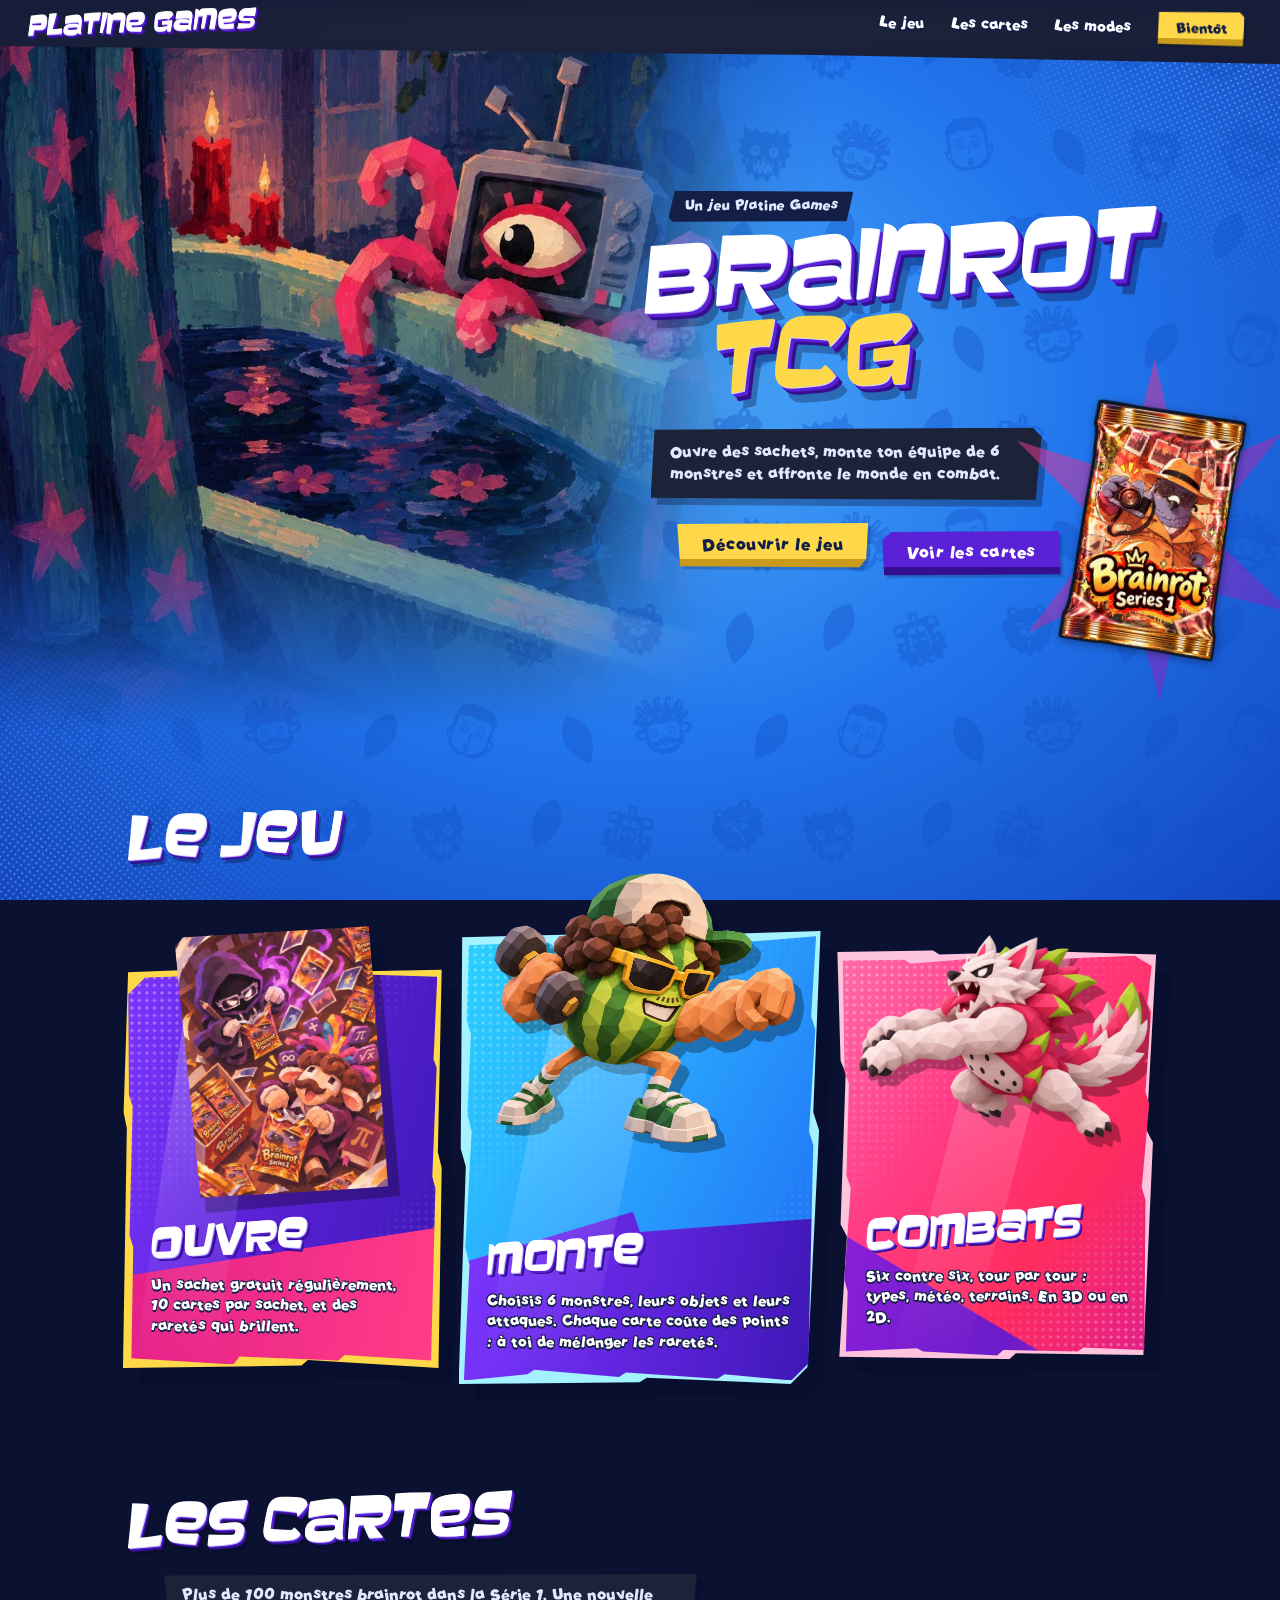
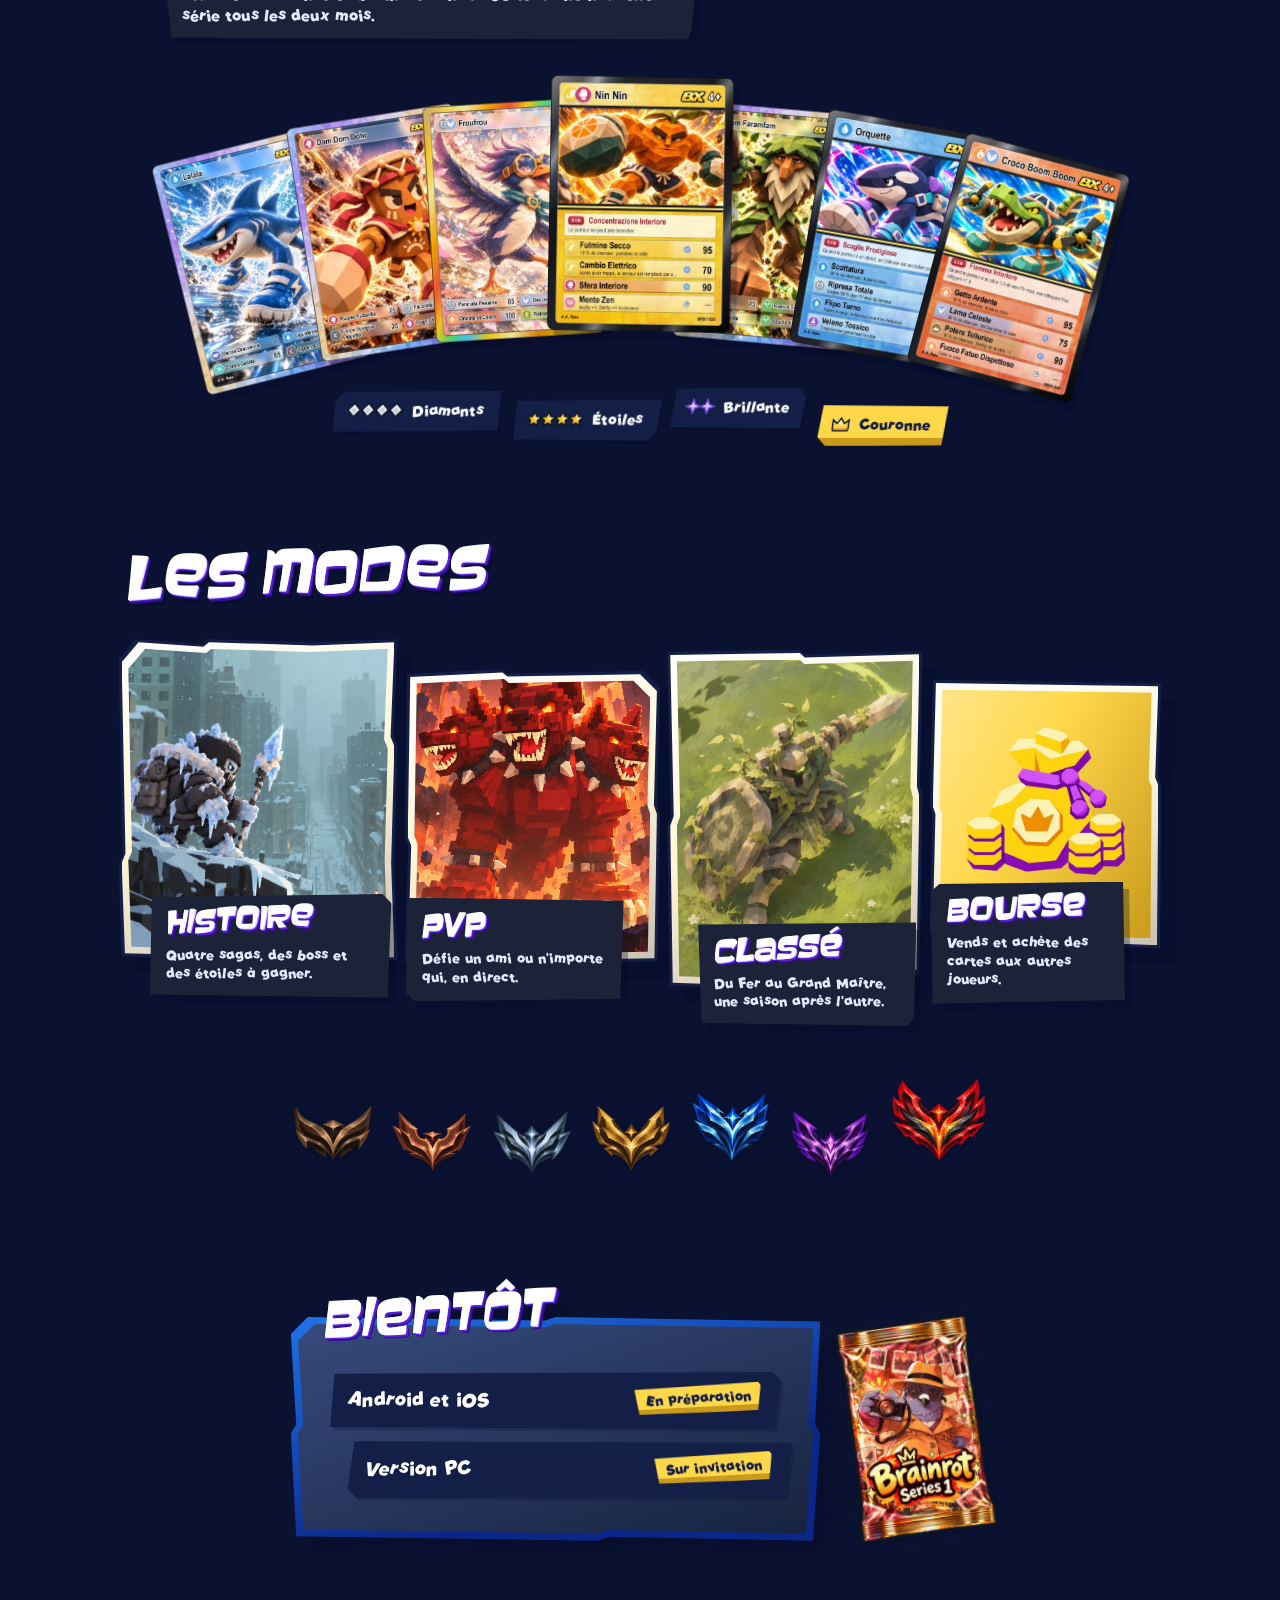
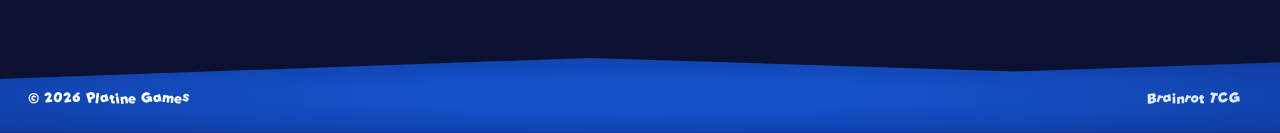
==== index.html @ 6f6c8edc "Page d'accueil de platinegames.com aux couleurs de Brainrot TCG Co-Authored-By: Claude Opus 5.5 <nor" ====
<!doctype html>
<html lang="fr">
<head>
  <meta charset="utf-8">
  <meta name="viewport" content="width=device-width, initial-scale=1, viewport-fit=cover">
  <title>Brainrot TCG · Platine Games</title>
  <meta name="description" content="Brainrot TCG, le jeu de cartes de monstres brainrot de Platine Games : ouvre des sachets, monte ton équipe de 6 et affronte le monde en combat.">
  <meta property="og:title" content="Brainrot TCG · Platine Games">
  <meta property="og:description" content="Ouvre des sachets, monte ton équipe de 6 et affronte le monde en combat.">
  <meta property="og:image" content="https://platinegames.com/assets/og.jpg">
  <meta property="og:type" content="website">
  <meta name="theme-color" content="#1c2238">
  <link rel="icon" href="favicon.png">
  <link rel="preload" href="fonts/Baveuse.otf" as="font" type="font/otf" crossorigin>
  <link rel="stylesheet" href="style.css">
</head>
<body>
  <div class="bg" aria-hidden="true"><div class="bg__pattern"></div></div>

  <header class="top">
    <a class="top__logo" href="#">Platine Games</a>
    <nav class="top__nav" aria-label="Menu">
      <a href="#jeu">Le jeu</a>
      <a href="#cartes">Les cartes</a>
      <a href="#modes">Les modes</a>
      <a class="top__cta ds-block cut-hd" href="#bientot">Bientôt</a>
    </nav>
  </header>

  <main>
    <!-- Accueil : la vidéo à gauche qui s'efface par facettes, le titre à droite -->
    <section class="hero">
      <div class="hero__art" aria-hidden="true">
        <video class="hero__video" src="assets/home-video.mp4" poster="assets/home-illustration.webp" autoplay muted loop playsinline></video>
      </div>
      <div class="hero__text">
        <p class="hero__kicker ds-block cut-bg">Un jeu Platine Games</p>
        <h1 class="hero__title"><span>Brainrot</span><span>TCG</span></h1>
        <p class="hero__lead ds-block cut-hd">Ouvre des sachets, monte ton équipe de 6 monstres et affronte le monde en combat.</p>
        <div class="hero__btns">
          <a class="ds-btn ds-btn--main ds-block cut-bd" href="#jeu">Découvrir le jeu</a>
          <a class="ds-btn ds-btn--alt ds-block cut-hg" href="#cartes">Voir les cartes</a>
        </div>
      </div>
      <div class="hero__pack" aria-hidden="true">
        <span class="hero__halo"></span>
        <img src="assets/sachet-serie-1.webp" alt="">
      </div>
    </section>

    <!-- Le jeu : trois panneaux, jamais alignés -->
    <section class="sec" id="jeu">
      <h2 class="sec__title">Le jeu</h2>
      <div class="feats">
        <article class="feat feat--sachet">
          <div class="feat__bg"><img class="feat__shadow" src="assets/sachets-illustration.webp" alt=""><span class="feat__band"></span></div>
          <img class="feat__art feat__art--photo" src="assets/sachets-illustration.webp" alt="Un sachet de la Série 1 qui s'ouvre">
          <h3 class="feat__label">Ouvre</h3>
          <p class="feat__text ds-outline">Un sachet gratuit régulièrement, 10 cartes par sachet, et des raretés qui brillent.</p>
        </article>
        <article class="feat feat--equipe">
          <div class="feat__bg"><img class="feat__shadow" src="assets/hero-pvp.webp" alt=""><span class="feat__band"></span></div>
          <img class="feat__art" src="assets/hero-pvp.webp" alt="Un monstre pastèque en lunettes de soleil">
          <h3 class="feat__label">Monte</h3>
          <p class="feat__text ds-outline">Choisis 6 monstres, leurs objets et leurs attaques. Chaque carte coûte des points : à toi de mélanger les raretés.</p>
        </article>
        <article class="feat feat--combat">
          <div class="feat__bg"><img class="feat__shadow" src="assets/hero-pve.webp" alt=""><span class="feat__band"></span></div>
          <img class="feat__art" src="assets/hero-pve.webp" alt="Un loup fruit du dragon qui bondit">
          <h3 class="feat__label">Combats</h3>
          <p class="feat__text ds-outline">Six contre six, tour par tour : types, météo, terrains. En 3D ou en 2D.</p>
        </article>
      </div>
    </section>

    <!-- Les cartes : un éventail, puis les raretés -->
    <section class="sec" id="cartes">
      <h2 class="sec__title">Les cartes</h2>
      <p class="sec__lead ds-block cut-bd">Plus de 100 monstres brainrot dans la Série 1. Une nouvelle série tous les deux mois.</p>
      <div class="fan">
        <img src="assets/cards/BRS1-022.webp" alt="Carte Lalala" loading="lazy">
        <img src="assets/cards/BRS1-032.webp" alt="Carte Dom Dom Dohr" loading="lazy">
        <img src="assets/cards/BRS1-048.webp" alt="Carte Froufrou" loading="lazy">
        <img src="assets/cards/BRS1-035.webp" alt="Carte Nin Nin" loading="lazy">
        <img src="assets/cards/BRS1-026.webp" alt="Carte Vroum Faramfam" loading="lazy">
        <img src="assets/cards/BRS1-051.webp" alt="Carte Orquette" loading="lazy">
        <img src="assets/cards/BRS1-040.webp" alt="Carte Croco Boom Boom" loading="lazy">
      </div>
      <ul class="rarities">
        <li class="ds-block cut-hg"><span class="ds-rarity ds-rarity--diamond"><i></i><i></i><i></i><i></i></span>Diamants</li>
        <li class="ds-block cut-bd"><span class="ds-rarity ds-rarity--star"><i></i><i></i><i></i><i></i></span>Étoiles</li>
        <li class="ds-block cut-hd"><span class="ds-rarity ds-rarity--shining"><i></i><i></i></span>Brillante</li>
        <li class="ds-block cut-bg rarities__top"><span class="ds-rarity ds-rarity--crown"><i></i></span>Couronne</li>
      </ul>
    </section>

    <!-- Les modes : quatre images aux bords hachés, hauteurs et hauts différents -->
    <section class="sec" id="modes">
      <h2 class="sec__title">Les modes</h2>
      <div class="modes">
        <article class="mode mode--saga">
          <div class="mode__frame"><img src="assets/saga-illustration.webp" alt="" loading="lazy"></div>
          <div class="mode__plate ds-block cut-hd"><h3>Histoire</h3><p>Quatre sagas, des boss et des étoiles à gagner.</p></div>
        </article>
        <article class="mode mode--pvp">
          <div class="mode__frame"><img src="assets/pvp-illustration.webp" alt="" loading="lazy"></div>
          <div class="mode__plate ds-block cut-bg"><h3>PvP</h3><p>Défie un ami ou n'importe qui, en direct.</p></div>
        </article>
        <article class="mode mode--classe">
          <div class="mode__frame"><img src="assets/ranked-illustration.webp" alt="" loading="lazy"></div>
          <div class="mode__plate ds-block cut-bd"><h3>Classé</h3><p>Du Fer au Grand Maître, une saison après l'autre.</p></div>
        </article>
        <article class="mode mode--bourse">
          <div class="mode__frame"><img src="assets/nav-purse.webp" alt="" loading="lazy"></div>
          <div class="mode__plate ds-block cut-hg"><h3>Bourse</h3><p>Vends et achète des cartes aux autres joueurs.</p></div>
        </article>
      </div>
      <div class="ranks" aria-label="Les 7 rangs du classé">
        <img src="assets/ranks/rang-fer.webp" alt="Fer" loading="lazy">
        <img src="assets/ranks/rang-bronze.webp" alt="Bronze" loading="lazy">
        <img src="assets/ranks/rang-argent.webp" alt="Argent" loading="lazy">
        <img src="assets/ranks/rang-or.webp" alt="Or" loading="lazy">
        <img src="assets/ranks/rang-diamant.webp" alt="Diamant" loading="lazy">
        <img src="assets/ranks/rang-maitre.webp" alt="Maître" loading="lazy">
        <img src="assets/ranks/rang-grand-maitre.webp" alt="Grand Maître" loading="lazy">
      </div>
    </section>

    <!-- Bientôt -->
    <section class="sec" id="bientot">
      <div class="soon">
        <div class="soon__panel">
          <h2 class="soon__title">Bientôt</h2>
          <ul class="soon__list">
            <li class="ds-block cut-hd"><b>Android et iOS</b><span>En préparation</span></li>
            <li class="ds-block cut-bg"><b>Version PC</b><span>Sur invitation</span></li>
          </ul>
        </div>
        <img class="soon__pack" src="assets/sachet-serie-1.webp" alt="" loading="lazy">
      </div>
    </section>
  </main>

  <footer class="foot">
    <span>© 2026 Platine Games</span>
    <span>Brainrot TCG</span>
  </footer>
</body>
</html>
---- style.css ----
/* Site de Platine Games : la direction artistique de Brainrot TCG (charte de la maquette).
   Rien n'est droit, toujours un coin coupé, ombres brutes vers la droite et le bas,
   deux polices (Baveuse pour les grands titres, Les Flos pour le reste), jamais aligné. */
:root {
  --t-page: #0b1231; --t-stage: #1f73ea; --t-glow: #5fc3ffbf; --t-mid: #2d82f540; --t-edge: #0c32afb3;
  --t-pattern: #114fc4; --t-band: #1c2238; --t-bar: #1450c8; --t-chat: #141f47; --t-chat-text: #dfe9ff;
  --t-pill1: #374a7c; --t-pill2: #33477a; --t-pill3: #16233f; --t-vig: #040c3c4d; --t-dots: #ffffff57;
  --navy-deep: #141f47; --purple: #5a21d6; --purple-deep: #34108f; --pink: #ff3d86; --red: #ff2c5e;
  --yellow: #ffd84a; --yellow-deep: #c99a1c; --cream: #fff6d8;
  --pvp-1: #29d2ff; --pvp-2: #2ba8ff; --pvp-3: #1d68f2; --pve-1: #ff6aa8; --pve-4: #e41f8a;
  --pvp-shard: #a4f1ff; --pve-shard: #ffc4dd;
  --cut-xl: 1.9rem; --cut-l: 1rem; --cut-m: .55rem; --cut-s: .3rem;
  --shadow-color: rgba(3, 6, 35, .3);
  --shadow-near: .7rem .8rem 0 var(--shadow-color);
  --shadow-far: 1.75rem 2rem 0 var(--shadow-color);
  --shadow-faint: .35rem .4rem 0 rgba(3, 6, 35, .18);
  --shadow-soft: .12rem .3rem .45rem rgba(3, 6, 35, .4);
  --icon-outline: drop-shadow(.3rem 0 0 #0b1724) drop-shadow(-.3rem 0 0 #0b1724) drop-shadow(0 .3rem 0 #0b1724) drop-shadow(0 -.3rem 0 #0b1724);
  --title-relief: .08rem .08rem 0 #d6d3ff, .16rem .16rem 0 var(--purple), .24rem .24rem 0 var(--purple), .32rem .32rem 0 var(--purple-deep), .4rem .4rem 0 var(--purple-deep);
  --font: "Les Flos", "Arial Black", Impact, sans-serif;
  --bounce: cubic-bezier(.3, 1.6, .5, 1);
  --press: cubic-bezier(.3, 1.8, .5, 1);
}

@font-face { font-family: "Les Flos"; src: url("fonts/LesFlos-Chaos.otf") format("opentype"); font-display: swap; }
@font-face { font-family: "Baveuse"; src: url("fonts/Baveuse.otf") format("opentype"); font-display: swap; }

/* 1rem = 10px sur un écran de 1440px, plus petit sur un téléphone */
html { font-size: clamp(7px, .694vw, 11px); scroll-behavior: smooth; scroll-padding-top: 8rem; }
* { box-sizing: border-box; margin: 0; padding: 0; }
html, body { overflow-x: clip; }
body { font-family: var(--font); color: #fff; background: var(--t-page); }
a { color: inherit; text-decoration: none; }
a:focus-visible { outline: .25rem solid var(--yellow); outline-offset: .3rem; }
img { display: block; max-width: 100%; }
ul { list-style: none; }

/* ---------- Fond : dégradé du thème bleu, motif qui dérive, trame de points ---------- */
.bg { position: fixed; inset: 0; z-index: -1; overflow: hidden; background: radial-gradient(ellipse at 50% 42%, var(--t-glow), var(--t-mid) 48%, var(--t-edge) 100%), var(--t-stage); }
.bg__pattern {
  position: absolute; inset: -44rem; background: var(--t-pattern);
  -webkit-mask: url("assets/bg-pattern.svg") 0 0 / 44rem 44rem repeat; mask: url("assets/bg-pattern.svg") 0 0 / 44rem 44rem repeat;
  animation: bg-drift 60s linear infinite; will-change: transform;
}
@keyframes bg-drift { to { transform: translate3d(44rem, 44rem, 0); } }
.bg::before, .bg::after {
  content: ""; position: absolute; width: 70rem; height: 70rem;
  background-image: radial-gradient(circle, var(--t-dots) 27%, transparent 30%); background-size: .62rem .62rem;
  -webkit-mask-image: radial-gradient(circle closest-side, #000 20%, transparent 100%); mask-image: radial-gradient(circle closest-side, #000 20%, transparent 100%);
}
.bg::before { right: -34rem; top: -34rem; transform: rotate(66deg); animation: dots-breathe 5s ease-in-out infinite; }
.bg::after { left: -34rem; bottom: -34rem; transform: rotate(37deg); animation: dots-breathe 7s ease-in-out -2s infinite; }
@keyframes dots-breathe { 50% { opacity: .55; } }
@keyframes idle { 50% { translate: 0 -.35rem; } }

/* ---------- Formes partagées ---------- */
.ds-block { position: relative; isolation: isolate; --cut: var(--cut-l); --fill: var(--t-pill1); }
.ds-block::before { content: ""; position: absolute; inset: 0; z-index: -1; background: var(--fill); clip-path: var(--shape); }
.cut-hg { --shape: polygon(var(--cut) 2%, 99% 0, 100% 97%, 1% 100%, 0 calc(var(--cut) + 1%)); }
.cut-hd { --shape: polygon(1% 3%, calc(100% - var(--cut)) 0, 100% var(--cut), 98.5% 100%, 0 97%); }
.cut-bd { --shape: polygon(0 2%, 100% 0, 99% calc(100% - var(--cut)), calc(100% - var(--cut)) 100%, 1.5% 97%); }
.cut-bg { --shape: polygon(1.5% 0, 100% 3%, 98.5% 98%, var(--cut) 100%, 0 calc(100% - var(--cut))); }
.ds-outline {
  color: #fff;
  text-shadow: -.1rem -.1rem 0 var(--navy-deep), .1rem -.1rem 0 var(--navy-deep), -.1rem .1rem 0 var(--navy-deep), .1rem .1rem 0 var(--navy-deep), 0 .22rem 0 var(--navy-deep);
}
.ds-btn {
  display: inline-grid; place-items: center; min-height: 5rem; padding: .6rem 2.8rem .9rem;
  font: 1.9rem/1 var(--font); letter-spacing: .03em; color: #fff;
  filter: drop-shadow(var(--shadow-faint)); transition: transform .16s var(--press);
}
.ds-btn:hover { transform: translateY(-.2rem) scale(1.04); }
.ds-btn:active { transform: scale(.96); }
.ds-btn--main { color: var(--navy-deep); --fill: linear-gradient(var(--yellow) 0 80%, var(--yellow-deep) 80%); }
.ds-btn--alt { --fill: linear-gradient(var(--purple) 0 80%, var(--purple-deep) 80%); }

/* Rareté (icônes du jeu) */
.ds-rarity { display: flex; align-items: center; height: 1.8rem; }
.ds-rarity i { display: block; width: 1.8rem; height: 1.8rem; margin: 0 -.1rem; background: var(--rarity-icon) center / contain no-repeat; }
.ds-rarity--diamond { --rarity-icon: url("data:image/svg+xml,%3Csvg xmlns='http://www.w3.org/2000/svg' viewBox='0 0 20 20'%3E%3Cpath d='M10 1.6 17.8 10 10 18.4 2.2 10Z' fill='%23dfe4ec'/%3E%3Cpath d='M10 1.6 17.8 10H2.2Z' fill='%23f4f6fa'/%3E%3Cpath d='M10 5.6 13.7 10 10 14.4 6.3 10Z' fill='%23c9d1de'/%3E%3Cpath d='M10 1.6 17.8 10 10 18.4 2.2 10Z' fill='none' stroke='%230b1724' stroke-width='2' stroke-linejoin='miter'/%3E%3C/svg%3E"); }
.ds-rarity--star { --rarity-icon: url("data:image/svg+xml,%3Csvg xmlns='http://www.w3.org/2000/svg' viewBox='0 0 20 20'%3E%3Cpath d='M10 1.2 12.7 7 19 7.6 14.2 11.8 15.7 18.4 10 15 4.3 18.4 5.8 11.8 1 7.6 7.3 7Z' fill='%23ffc21f'/%3E%3Cpath d='M10 1.2 12.7 7 19 7.6 14.2 11.8 10 10Z' fill='%23fff1a8'/%3E%3Cpath d='M10 1.2 12.7 7 19 7.6 14.2 11.8 15.7 18.4 10 15 4.3 18.4 5.8 11.8 1 7.6 7.3 7Z' fill='none' stroke='%230b1724' stroke-width='1.8' stroke-linejoin='miter'/%3E%3C/svg%3E"); }
.ds-rarity--shining { --rarity-icon: url("data:image/svg+xml,%3Csvg xmlns='http://www.w3.org/2000/svg' viewBox='0 0 20 20'%3E%3Cpath d='M10 .8 12.4 7.6 19.2 10 12.4 12.4 10 19.2 7.6 12.4 .8 10 7.6 7.6Z' fill='%23c9b0ff'/%3E%3Cpath d='M10 .8 12.4 7.6 19.2 10H.8L7.6 7.6Z' fill='%23e6d6ff'/%3E%3Cpath d='M10 .8 12.4 7.6 19.2 10 12.4 12.4 10 19.2 7.6 12.4 .8 10 7.6 7.6Z' fill='none' stroke='%236d3fd0' stroke-width='1.8' stroke-linejoin='miter'/%3E%3C/svg%3E"); }
.ds-rarity--crown { --rarity-icon: url("data:image/svg+xml,%3Csvg xmlns='http://www.w3.org/2000/svg' viewBox='0 0 24 20'%3E%3Cpath d='M2 15V4.6L7.4 9.2 12 2.4 16.6 9.2 22 4.6V15Z' fill='%23ffd24a'/%3E%3Cpath d='M2 15H22L21.2 18.4H2.8Z' fill='%23e0952e'/%3E%3Cpath d='M12 2.4 16.6 9.2 12 12 7.4 9.2Z' fill='%23fff1a8' opacity='.8'/%3E%3Cpath d='M2 15V4.6L7.4 9.2 12 2.4 16.6 9.2 22 4.6V15L21.2 18.4H2.8Z' fill='none' stroke='%230b1724' stroke-width='1.8' stroke-linejoin='miter'/%3E%3C/svg%3E"); }
.ds-rarity--crown i { width: 2.3rem; }

/* ---------- Bande du haut : sombre, sans dégradé, son bord du bas descend vers la droite ---------- */
.top {
  position: sticky; top: 0; z-index: 20; display: flex; align-items: center; justify-content: space-between;
  height: 7.2rem; padding: 0 4rem 1.4rem 3.2rem;
}
.top::before { content: ""; position: absolute; inset: 0; z-index: -1; background: radial-gradient(ellipse at 50% 50%, transparent 30%, var(--t-vig) 100%), var(--t-band); clip-path: polygon(0 0, 100% 0, 100% 100%, calc(100% - 52rem) 86%, 0 72%); }
.top__logo {
  font: 3rem/1 "Baveuse", var(--font); transform: rotate(-2deg) skewX(-10deg); transform-origin: left center;
  text-shadow: var(--title-relief); transition: transform .16s var(--press);
}
.top__logo:hover { transform: rotate(-2deg) skewX(-10deg) scale(1.04); }
.top__nav { display: flex; align-items: center; gap: 3rem; transform: rotate(1.13deg); }
.top__nav a:not(.top__cta) { font-size: 1.7rem; transition: transform .14s var(--press); }
.top__nav a:not(.top__cta):hover { transform: scale(1.08); }
.top__nav a { text-shadow: -.1rem -.1rem 0 var(--navy-deep), .1rem -.1rem 0 var(--navy-deep), -.1rem .1rem 0 var(--navy-deep), .1rem .1rem 0 var(--navy-deep), 0 .22rem 0 var(--navy-deep); }
.top__cta {
  display: grid; place-items: center; height: 3.8rem; padding: 0 2rem .3rem; font-size: 1.6rem; color: var(--navy-deep);
  text-shadow: none !important; --cut: var(--cut-m); --fill: linear-gradient(var(--yellow) 0 80%, var(--yellow-deep) 80%);
  filter: drop-shadow(var(--shadow-faint)); transition: transform .14s var(--press);
}
.top__cta:hover { transform: scale(1.08) rotate(-2deg); }

/* ---------- Accueil ---------- */
.hero { position: relative; min-height: min(calc(100vh - 7.2rem), 82rem); margin-top: -7.2rem; padding-top: 7.2rem; isolation: isolate; }
/* La vidéo à gauche vire par facettes vers la couleur du fond, puis un fondu en biais : son bord ne se voit jamais (comme l'Accueil du jeu) */
.hero__art {
  position: absolute; left: 0; top: 0; bottom: 0; width: 66%; z-index: -1; overflow: hidden; isolation: isolate;
  /* fondu en biais vers la droite, et fondu vers le bas pour que la section suivante ne commence pas sur un bord net */
  -webkit-mask-image: linear-gradient(98deg, #000 62%, rgba(0, 0, 0, .8) 68%, rgba(0, 0, 0, .5) 74%, rgba(0, 0, 0, .22) 80%, rgba(0, 0, 0, .06) 85%, transparent 89%), linear-gradient(#000 70%, transparent 100%);
          mask-image: linear-gradient(98deg, #000 62%, rgba(0, 0, 0, .8) 68%, rgba(0, 0, 0, .5) 74%, rgba(0, 0, 0, .22) 80%, rgba(0, 0, 0, .06) 85%, transparent 89%), linear-gradient(#000 70%, transparent 100%);
  -webkit-mask-composite: source-in; mask-composite: intersect;
}
.hero__video { position: absolute; inset: 0; z-index: -1; width: 100%; height: 100%; object-fit: cover; object-position: 80% 50%; }
.hero__art::before, .hero__art::after { content: ""; position: absolute; inset: 0; background: var(--t-stage); }
.hero__art::before { opacity: .26; clip-path: polygon(77% 0, 100% 0, 100% 100%, 70% 100%, 73% 86%, 70% 74%, 75% 60%, 72% 46%, 78% 32%, 75% 18%, 79% 9%); }
.hero__art::after { opacity: .38; clip-path: polygon(86% 0, 100% 0, 100% 100%, 79% 100%, 83% 88%, 80% 72%, 85% 58%, 82% 42%, 88% 28%, 85% 14%); }

.hero__text { position: absolute; left: 50%; top: 50%; translate: 0 -46%; width: 52rem; display: grid; justify-items: start; }
.hero__kicker { margin-left: 3.4rem; padding: .7rem 1.6rem 1rem; font-size: 1.6rem; color: var(--t-chat-text); --cut: var(--cut-m); --fill: var(--t-chat); transform: skewX(-8deg); }
.hero__title {
  display: grid; margin: 1.4rem 0 2.6rem; font: 10.4rem/.92 "Baveuse", var(--font); font-weight: normal;
  transform: rotate(-4deg) skewX(-10deg); transform-origin: left center;
  text-shadow: .12rem .12rem 0 #d6d3ff, .25rem .25rem 0 var(--purple), .38rem .38rem 0 var(--purple), .5rem .5rem 0 var(--purple), .62rem .62rem 0 var(--purple-deep), .75rem .75rem 0 var(--purple-deep), .88rem .88rem 0 var(--purple-deep), 1.6rem 1.8rem 0 var(--shadow-color);
}
.hero__title span:last-child { margin-left: 8.6rem; color: var(--yellow); }
.hero__lead {
  width: 44rem; margin-left: 1.2rem; padding: 1.5rem 2.2rem 1.8rem; font-size: 1.8rem; line-height: 1.35; color: var(--t-chat-text);
  --fill: var(--t-band); filter: drop-shadow(var(--shadow-near));
}
.hero__btns { display: flex; gap: 1.6rem; margin: 2.6rem 0 0 4.2rem; }
.hero__btns .ds-btn--alt { translate: 0 .9rem; }

/* Le sachet de la Série 1, penché, qui flotte sur un halo facetté rose et violet */
.hero__pack { position: absolute; right: 5.6rem; bottom: 9rem; width: 17rem; aspect-ratio: 574 / 900; pointer-events: none; }
.hero__pack img { position: relative; width: 100%; transform: rotate(9deg); filter: var(--icon-outline) drop-shadow(var(--shadow-soft)); animation: idle 3.4s ease-in-out infinite; }
.hero__halo {
  position: absolute; inset: -6rem -7rem; background: linear-gradient(135deg, var(--pink), var(--purple));
  clip-path: polygon(50% 0, 60% 34%, 96% 22%, 68% 50%, 100% 74%, 60% 66%, 52% 100%, 40% 66%, 4% 80%, 32% 50%, 0 24%, 40% 34%);
  opacity: .55;
}

/* ---------- Sections ---------- */
.sec { position: relative; max-width: 128rem; margin: 0 auto; padding: 9rem 6.4rem 4rem; }
.sec__title {
  display: inline-block; font: 6.4rem/1 "Baveuse", var(--font); font-weight: normal;
  transform: rotate(-2deg) skewX(-10deg); transform-origin: left center;
  text-shadow: var(--title-relief), .7rem .8rem 0 var(--shadow-color);
}
.sec__lead { width: fit-content; max-width: 60rem; margin: 2.4rem 0 0 4rem; padding: 1.2rem 2rem 1.5rem; font-size: 1.8rem; line-height: 1.3; color: var(--t-chat-text); --fill: var(--t-band); filter: drop-shadow(var(--shadow-near)); }

/* ---------- Le jeu : trois panneaux aux bords hachés (construits comme les boutons de l'Accueil) ---------- */
.feats { display: grid; grid-template-columns: 1fr 1.14fr 1fr; gap: 3rem; align-items: start; margin-top: 8rem; }
.feat {
  position: relative; display: grid; align-content: end; gap: 1.2rem; min-height: 46rem; padding: 0 2.6rem 3.2rem;
  filter: drop-shadow(var(--shadow-far)); animation: idle 3.4s ease-in-out infinite; transition: scale .16s var(--bounce);
}
.feat:hover { scale: 1.025; }
.feat::before { content: ""; position: absolute; inset: -.6rem -.5rem -.4rem -.6rem; z-index: -2; background: var(--shard); clip-path: var(--shard-shape); }
.feat__bg { position: absolute; inset: 0; z-index: -1; overflow: hidden; background: var(--fill); clip-path: var(--shape); }
.feat__bg::before {
  content: ""; position: absolute; inset: 0; z-index: 1;
  background-image: radial-gradient(circle, rgba(255, 255, 255, .42) 27%, transparent 30%); background-size: .85rem .85rem;
  -webkit-mask-image: linear-gradient(140deg, #000 0, transparent 44%, transparent 68%, #000 100%); mask-image: linear-gradient(140deg, #000 0, transparent 44%, transparent 68%, #000 100%);
}
.feat__bg::after { content: ""; position: absolute; inset: 0; z-index: 1; background: linear-gradient(180deg, rgba(255, 255, 255, .26), rgba(255, 255, 255, 0)); clip-path: var(--sheen); }
.feat__band { position: absolute; left: 0; right: 0; bottom: 0; z-index: 1; height: 38%; background: var(--band); clip-path: var(--band-shape); }
/* Le personnage déborde du haut ; son ombre (silhouette noire multipliée) reste dans le panneau */
.feat__art, .feat__shadow { position: absolute; left: 50%; top: -7rem; width: 32rem; height: 32rem; object-fit: contain; translate: -50% 0; pointer-events: none; }
.feat__shadow { top: -5.85rem; translate: calc(-50% + 1rem) 0; filter: brightness(0); opacity: .3; mix-blend-mode: multiply; }
.feat__label {
  position: relative; z-index: 1; font: 4.6rem/1 "Baveuse", var(--font); font-weight: normal;
  transform: rotate(-4deg) skewX(-10deg); transform-origin: left center; text-shadow: var(--title-relief);
}
.feat__text { position: relative; z-index: 1; font-size: 1.7rem; line-height: 1.35; }

.feat--sachet {
  margin-top: 4.2rem; min-height: 44rem;
  --shard: var(--yellow);
  --fill: linear-gradient(105deg, #7c35ff 0, var(--purple) 46%, #3d17b4 100%);
  --band: linear-gradient(100deg, var(--pve-4), var(--pink));
  --band-shape: polygon(0 40%, 100% 8%, 100% 100%, 0 100%);
  --sheen: polygon(20% 0, 46% 0, 28% 100%, 2% 100%);
  --shape: polygon(var(--cut-xl) 1%, 30% .4%, 32% 1.4%, 66% 0, 100% .8%, 98.8% 22%, 99.8% 24%, 98.4% 52%, 99.4% 55%, 98% 99%, 70% 97.6%, 68% 99%, 36% 98%, 34% 100%, 1% 98.4%, 1.6% 70%, .4% 67%, 1.4% 34%, .2% 31%, 0 calc(var(--cut-xl) + 1%));
  --shard-shape: polygon(1.6% 1%, 34% 0, 36% 1.4%, 100% .4%, 98.8% 46%, 100% 50%, 99% 100%, 58% 98%, 56% 99.4%, 0 100%, 1.2% 40%, .2% 36%);
}
/* Illustration en tableau : un cadre penché qui déborde du haut */
.feat__art--photo { top: -5rem; width: 22rem; height: 30rem; object-fit: cover; translate: -50% 0; rotate: -5deg; clip-path: polygon(var(--cut-l) 0, 100% 2%, 98% 100%, 2% 98%, 0 var(--cut-l)); }
.feat--sachet .feat__shadow { top: -3.85rem; width: 22rem; height: 30rem; object-fit: cover; rotate: -5deg; }

.feat--equipe {
  min-height: 50rem;
  --shard: var(--pvp-shard);
  --fill: linear-gradient(118deg, var(--pvp-1) 0, var(--pvp-2) 42%, var(--pvp-3) 100%);
  --band: linear-gradient(100deg, #7c35ff, var(--purple) 60%, #3d17b4);
  --band-shape: polygon(0 30%, 48% 0, 50% 12%, 100% 4%, 100% 100%, 0 100%);
  --sheen: polygon(30% 0, 60% 0, 34% 100%, 4% 100%);
  --shape: polygon(1.4% 2%, 24% 1.4%, 26% 2.4%, 48% 1%, 50% 2%, 76% .6%, 78% 1.4%, 100% 0, 98.6% 18%, 99.8% 21%, 98% 44%, 99.2% 47%, 97.8% calc(100% - var(--cut-xl)), calc(97.8% - var(--cut-xl)) 100%, 74% 98.6%, 72% 99.6%, 46% 98.2%, 44% 99.2%, 20% 97.6%, 18% 98.6%, 0 100%, 1.6% 74%, .4% 70%, 2.2% 44%, 1% 40%, 2% 22%, .8% 19%);
  --shard-shape: polygon(1% 1.4%, 40% .6%, 42% 1.4%, 100% 0, 98% 40%, 99.6% 44%, 96.4% calc(100% - var(--cut-xl)), calc(96.4% - var(--cut-xl)) 100%, 52% 98.6%, 50% 99.6%, 0 100%, 2% 52%, .6% 48%);
}
.feat--equipe .feat__art, .feat--equipe .feat__shadow { width: 36rem; height: 36rem; top: -10rem; }
.feat--equipe .feat__shadow { top: -8.85rem; }

.feat--combat {
  margin-top: 2.2rem; min-height: 45rem;
  --shard: var(--pve-shard);
  --fill: linear-gradient(125deg, var(--pve-1) 0, var(--pink) 34%, var(--red) 68%, var(--pve-4) 100%);
  --band: linear-gradient(100deg, #8a1fd8, #6b1cc8 55%, #b81fb0);
  --band-shape: polygon(0 20%, 66% 100%, 0 100%);
  --sheen: polygon(50% 0, 74% 0, 40% 100%, 16% 100%);
  --shape: polygon(0 1.2%, 20% 1%, 22% 2%, 46% .4%, 48% 1.4%, 74% .6%, calc(100% - var(--cut-xl)) 0, 100% calc(var(--cut-xl) * .6), 98.6% 12%, 99.8% 14%, 98% 34%, 99.2% 37%, 96.8% 58%, 98% 61%, 97.6% 98.6%, 78% 98%, 76% 99%, 52% 98.6%, 50% 100%, 26% 99%, 24% 98.2%, 1% 99%, 1.6% 84%, .5% 81%, 2.6% 58%, 1.2% 55%, 2% 32%, .6% 29%);
  --shard-shape: polygon(0 .4%, 30% 0, 32% 1%, 66% .2%, 100% 1%, 97% 44%, 99% 47%, 96% 99%, 56% 98.6%, 54% 100%, .6% 99.4%, 3% 70%, 1% 67%, 2.6% 30%, 1% 27%);
}
.feat--combat .feat__art, .feat--combat .feat__shadow { width: 38rem; height: 30rem; top: -6rem; }
.feat--combat .feat__shadow { top: -4.85rem; }
.feat:nth-child(2) { animation-delay: -1.1s; }
.feat:nth-child(3) { animation-delay: -2.3s; }

/* ---------- Les cartes : un éventail qui ne s'aligne pas ---------- */
.fan { display: flex; justify-content: center; margin: 5rem auto 0; padding: 2rem 0 3rem; }
.fan img {
  width: 19rem; aspect-ratio: 540 / 756; margin: 0 -2.4rem; filter: drop-shadow(var(--shadow-near));
  rotate: var(--r); translate: 0 var(--y); transition: translate .16s var(--bounce), scale .16s var(--bounce), rotate .16s var(--bounce);
}
.fan img:hover { scale: 1.08; translate: 0 calc(var(--y) - 2.4rem); rotate: calc(var(--r) * .4); z-index: 2; position: relative; }
.fan img:nth-child(1) { --r: -14deg; --y: 4.6rem; }
.fan img:nth-child(2) { --r: -9deg; --y: 1.4rem; }
.fan img:nth-child(3) { --r: -3.5deg; --y: 0; }
.fan img:nth-child(4) { --r: 1deg; --y: -1.8rem; position: relative; z-index: 1; scale: 1.08; }
.fan img:nth-child(5) { --r: 5deg; --y: .6rem; }
.fan img:nth-child(6) { --r: 10deg; --y: 2.2rem; }
.fan img:nth-child(7) { --r: 15deg; --y: 5.4rem; }
.rarities { display: flex; justify-content: center; align-items: flex-start; gap: 1.6rem; margin-top: 3rem; }
.rarities li {
  display: flex; align-items: center; gap: 1rem; height: 4.6rem; padding: 0 1.8rem .3rem 1.4rem; font-size: 1.7rem;
  --fill: var(--t-chat); filter: drop-shadow(var(--shadow-faint)); transform: skewX(-8deg);
}
.rarities li:nth-child(2) { translate: 0 1rem; }
.rarities li:nth-child(3) { translate: 0 -.4rem; }
.rarities__top { translate: 0 1.6rem; --fill: linear-gradient(var(--yellow) 0 80%, var(--yellow-deep) 80%) !important; color: var(--navy-deep); }

/* ---------- Les modes : images aux bords hachés, contour crème puis navy ---------- */
.modes { display: grid; grid-template-columns: 1.1fr 1fr 1fr .9fr; gap: 3rem; align-items: start; margin-top: 5rem; }
.mode { position: relative; animation: idle 3.4s ease-in-out infinite; }
.mode:nth-child(2) { margin-top: 3.4rem; animation-delay: -.9s; }
.mode:nth-child(3) { margin-top: 1.2rem; animation-delay: -1.8s; }
.mode:nth-child(4) { margin-top: 4.6rem; animation-delay: -2.6s; }
.mode__frame { position: relative; isolation: isolate; height: 34rem; filter: drop-shadow(var(--shadow-far)); transition: scale .16s var(--bounce); }
.mode:hover .mode__frame { scale: 1.025; }
.mode:nth-child(2) .mode__frame { height: 31rem; }
.mode:nth-child(3) .mode__frame { height: 36rem; }
.mode:nth-child(4) .mode__frame { height: 28rem; }
.mode__frame::before, .mode__frame::after { content: ""; position: absolute; clip-path: var(--edge); }
.mode__frame::before { inset: -1.1rem; z-index: -2; background: var(--navy-deep); }
.mode__frame::after { inset: -.75rem; z-index: -1; background: linear-gradient(160deg, #fff, var(--cream) 50%, #c9c2b4); }
.mode__frame img { width: 100%; height: 100%; object-fit: cover; clip-path: var(--edge); }
.mode--saga { --edge: polygon(var(--cut-xl) 0, 30% 1.4%, 32% 0, 70% 1%, 100% 0, 98.6% 30%, 100% 33%, 98.8% 70%, 100% 100%, 64% 98.4%, 62% 100%, 1.2% 98.6%, 0 70%, 1.4% 67%, 0 calc(var(--cut-xl) + 1%)); }
.mode--pvp { --edge: polygon(1% 1.6%, 38% 0, 40% 1.4%, calc(100% - var(--cut-xl)) .6%, 100% calc(var(--cut-xl) + .6%), 98.8% 46%, 100% 49%, 99% 99%, 30% 100%, 28% 98.6%, 0 99.4%, 1.4% 60%, 0 57%); }
.mode--classe { --edge: polygon(0 .6%, 52% 0, 54% 1.4%, 100% .4%, 99% 40%, 100% 43%, 98.8% calc(100% - var(--cut-xl)), calc(98.8% - var(--cut-xl)) 100%, 44% 98.6%, 42% 100%, 1% 99%, 0 52%, 1.4% 49%); }
.mode--bourse { --edge: polygon(1.4% 0, 100% 1.2%, 98.6% 36%, 100% 39%, 99.4% 100%, 60% 98.6%, 58% 100%, var(--cut-xl) 100%, 0 calc(100% - var(--cut-xl)), 1.2% 50%, 0 47%); }
.mode--bourse .mode__frame { --edge-bg: 1; }
.mode--bourse .mode__frame img { object-fit: contain; padding: 4rem 3rem 7rem; background: linear-gradient(118deg, #ffe58a, var(--yellow) 40%, var(--yellow-deep)); filter: none; }
.mode__plate {
  position: relative; z-index: 1; width: calc(100% - 2rem); margin: -6.4rem 0 0 2.4rem; padding: 1.4rem 1.8rem 1.7rem;
  --fill: var(--t-band); filter: drop-shadow(var(--shadow-near));
}
.mode:nth-child(even) .mode__plate { margin-left: -1rem; }
.mode__plate h3 { font: 3.4rem/1 "Baveuse", var(--font); font-weight: normal; transform: rotate(-3deg) skewX(-10deg); transform-origin: left center; text-shadow: var(--title-relief); }
.mode__plate p { margin-top: 1rem; font-size: 1.6rem; line-height: 1.3; color: var(--t-chat-text); }

/* Les 7 rangs du classé, en frise décalée */
.ranks { display: flex; justify-content: center; align-items: flex-end; gap: 2.2rem; margin-top: 7rem; }
.ranks img { width: 9rem; filter: drop-shadow(var(--shadow-soft)); transition: scale .14s var(--press); }
.ranks img:hover { scale: 1.08; }
.ranks img:nth-child(odd) { translate: 0 -1.2rem; }
.ranks img:nth-child(3n) { translate: 0 .5rem; }
.ranks img:last-child { width: 11rem; }

/* ---------- Bientôt ---------- */
.soon { position: relative; display: flex; align-items: center; justify-content: center; gap: 4rem; padding: 4rem 0 6rem; }
.soon__panel {
  position: relative; isolation: isolate; width: 58rem; padding: 3.4rem 3.6rem 4rem; filter: drop-shadow(var(--shadow-far));
}
.soon__panel::before, .soon__panel::after { content: ""; position: absolute; clip-path: polygon(var(--cut-xl) 0, 48% 1.6%, 50% 0, 100% 2%, 99% 48%, 100% 52%, 98.6% 100%, 60% 98.2%, 58% 100%, 1% 98%, 0 52%, 1% 48%, 0 var(--cut-xl)); }
.soon__panel::before { inset: -.8rem; z-index: -2; background: linear-gradient(165deg, var(--t-stage), var(--t-edge) 70%); }
.soon__panel::after { inset: 0; z-index: -1; background: linear-gradient(160deg, var(--t-pill1), var(--t-pill3)); }
.soon__title { position: absolute; left: 3rem; top: -3.4rem; font: 5.6rem/1 "Baveuse", var(--font); font-weight: normal; transform: rotate(-3deg) skewX(-10deg); transform-origin: left center; text-shadow: var(--title-relief); }
.soon__list { display: grid; gap: 1.4rem; margin-top: 2rem; }
.soon__list li { display: flex; align-items: center; justify-content: space-between; gap: 2rem; min-height: 6.4rem; padding: .6rem 2.2rem .9rem 2rem; --fill: var(--t-chat); filter: drop-shadow(var(--shadow-faint)); }
.soon__list li:nth-child(2) { margin: 0 -1.2rem 0 2rem; }
.soon__list b { white-space: nowrap; font-size: 2.2rem; font-weight: normal; transform: skewX(-8deg); }
.soon__list span { white-space: nowrap; font-size: 1.6rem; color: var(--navy-deep); padding: .6rem 1.2rem .8rem; background: linear-gradient(var(--yellow) 0 80%, var(--yellow-deep) 80%); clip-path: polygon(0 6%, calc(100% - var(--cut-s)) 0, 100% var(--cut-s), 97% 100%, 3% 94%); transform: rotate(-3deg); }
.soon__pack { width: 15rem; transform: rotate(-8deg); filter: var(--icon-outline) drop-shadow(var(--shadow-soft)); animation: idle 3.4s ease-in-out -1.4s infinite; }

/* ---------- Barre du bas : asymétrique, opaque ---------- */
.foot { position: relative; isolation: isolate; display: flex; justify-content: space-between; margin-top: 4rem; padding: 3.6rem 4.4rem 3rem 3.2rem; font-size: 1.6rem; }
.foot::before { content: ""; position: absolute; inset: 0; z-index: -1; background: radial-gradient(ellipse at 50% 50%, transparent 30%, var(--t-vig) 100%), var(--t-bar); clip-path: polygon(0 28%, 46% 0, calc(100% - 30rem) 18%, 100% 6%, 100% 100%, 0 100%); }
.foot span:last-child { color: var(--t-chat-text); transform: skewX(-8deg); }

/* ---------- Téléphone ---------- */
@media (max-width: 820px) {
  html { font-size: clamp(7px, 2.2vw, 10px); }
  .top { padding: 0 2rem 1.4rem 2rem; }
  .top__nav { gap: 1.8rem; }
  .top__nav a:not(.top__cta) { display: none; }
  .hero { min-height: auto; padding-bottom: 6rem; }
  .hero__art { position: relative; width: 100%; height: 52vh; min-height: 30rem;
    -webkit-mask-image: linear-gradient(176deg, #000 60%, rgba(0, 0, 0, .5) 76%, transparent 94%); mask-image: linear-gradient(176deg, #000 60%, rgba(0, 0, 0, .5) 76%, transparent 94%); }
  .hero__art::before, .hero__art::after { display: none; }
  .hero__video { object-position: 82% 50%; }
  .hero__text { position: relative; left: auto; top: auto; translate: none; width: auto; margin: -9rem 2rem 0 1.6rem; }
  .hero__kicker { margin-left: 1rem; }
  .hero__title { font-size: 7.4rem; }
  .hero__title span:last-child { margin-left: 6rem; }
  .hero__lead { width: auto; max-width: 46rem; margin-right: 1.2rem; }
  .hero__btns { margin-left: 1rem; gap: 1.2rem; }
  .hero__btns .ds-btn { padding: .6rem 2rem .9rem; font-size: 1.7rem; }
  .hero__pack { right: 3rem; top: 30vh; bottom: auto; width: 10rem; }
  .hero__halo { inset: -3rem -3.6rem; }
  .sec { padding: 8rem 2.4rem 3rem; }
  .sec__title { font-size: 5.4rem; }
  .sec__lead { margin-left: 1rem; }
  .feats { grid-template-columns: 1fr; gap: 12rem; margin-top: 12rem; }
  .feat, .feat--sachet, .feat--combat { margin: 0; min-height: 40rem; }
  .feat--sachet { margin-right: 3rem; }
  .feat--equipe { margin-left: 2.4rem; }
  .feat--combat { margin-right: 1.4rem; }
  .fan { margin-top: 3rem; padding-bottom: 5rem; }
  .fan img { width: 11.6rem; margin: 0 -2.4rem; }
  .fan img:first-child, .fan img:last-child { display: none; }
  .rarities { flex-wrap: wrap; row-gap: 2.4rem; }
  .modes { grid-template-columns: 1fr 1fr; gap: 3rem 2.4rem; }
  .mode:nth-child(n) { margin-top: 0; }
  .mode:nth-child(even) { margin-top: 4rem; }
  .mode__frame, .mode:nth-child(n) .mode__frame { height: 26rem; }
  .mode:nth-child(3) .mode__frame { height: 28rem; }
  .ranks { gap: .4rem; margin-top: 6rem; }
  .ranks img { width: 5.6rem; }
  .ranks img:last-child { width: 6.8rem; }
  .soon { flex-direction: column; gap: 3rem; padding-top: 6rem; }
  .soon__panel { width: 100%; padding: 3.4rem 2rem 3.4rem; }
  .soon__list li { padding: .6rem 1.4rem .9rem 1.6rem; }
  .soon__list li:nth-child(2) { margin: 0 -.6rem 0 1.4rem; }
  .soon__pack { width: 11rem; }
}

@media (prefers-reduced-motion: reduce) {
  html { scroll-behavior: auto; }
  *, *::before, *::after { animation: none !important; transition: none !important; }
}
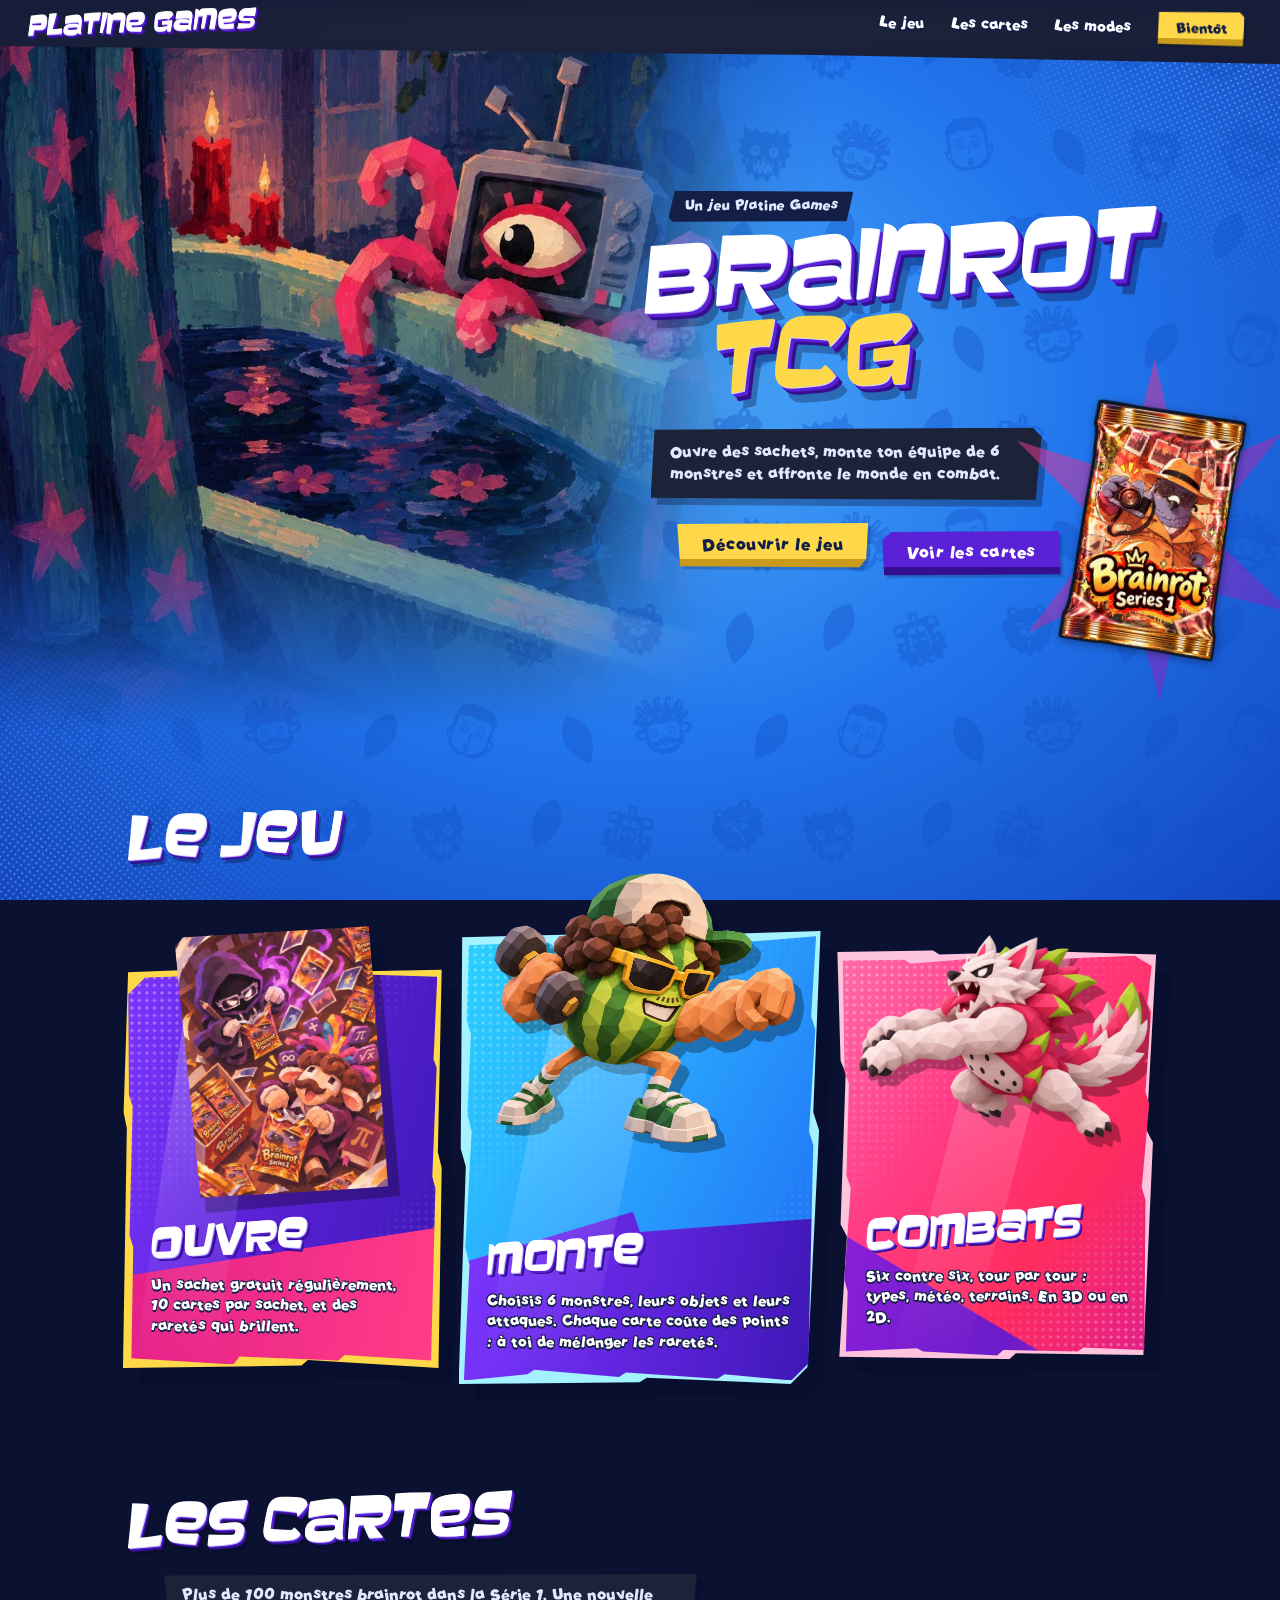
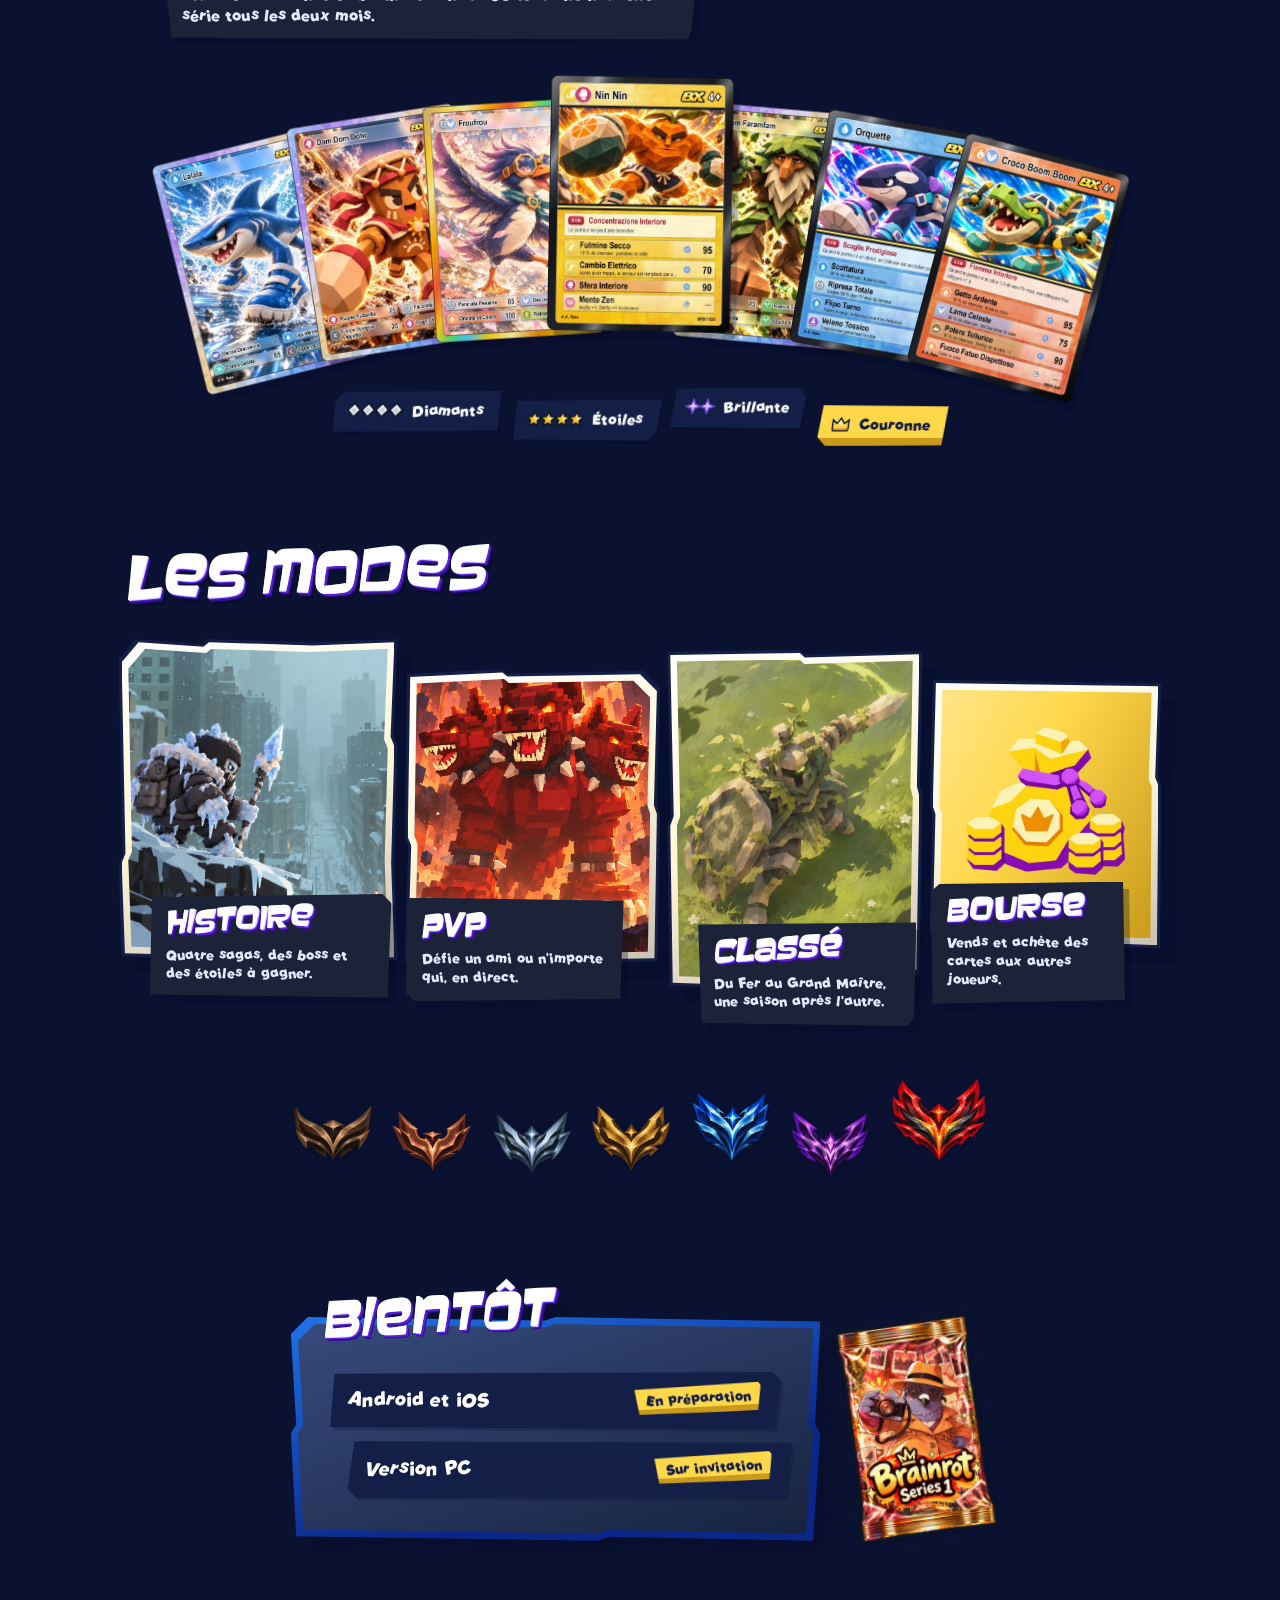
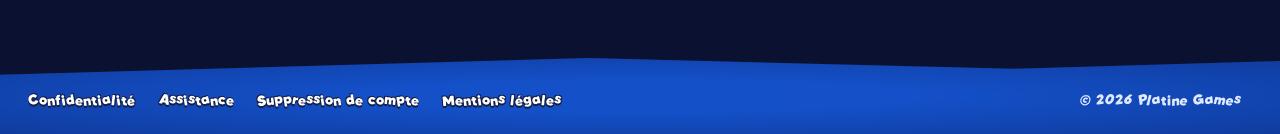
==== commit 363b06f7: "Pages Confidentialité, Assistance, Suppression de compte et Mentions légales Liens dans le pied de p" ====
--- a/index.html
+++ b/index.html
@@ -142,8 +142,13 @@
   </main>
 
   <footer class="foot">
-    <span>© 2026 Platine Games</span>
-    <span>Brainrot TCG</span>
+    <nav class="foot__links ds-outline" aria-label="Informations">
+      <a href="confidentialite.html">Confidentialité</a>
+      <a href="assistance.html">Assistance</a>
+      <a href="suppression-compte.html">Suppression de compte</a>
+      <a href="mentions-legales.html">Mentions légales</a>
+    </nav>
+    <span class="foot__copy">© 2026 Platine Games</span>
   </footer>
 </body>
 </html>
--- a/style.css
+++ b/style.css
@@ -23,6 +23,7 @@
 }
 
 @font-face { font-family: "Les Flos"; src: url("fonts/LesFlos-Chaos.otf") format("opentype"); font-display: swap; }
+@font-face { font-family: "Les Flos Texte"; src: url("fonts/LesFlos-Sans.otf") format("opentype"); font-display: swap; } /* même famille, pour les longs textes */
 @font-face { font-family: "Baveuse"; src: url("fonts/Baveuse.otf") format("opentype"); font-display: swap; }
 
 /* 1rem = 10px sur un écran de 1440px, plus petit sur un téléphone */
@@ -297,9 +298,40 @@
 .soon__pack { width: 15rem; transform: rotate(-8deg); filter: var(--icon-outline) drop-shadow(var(--shadow-soft)); animation: idle 3.4s ease-in-out -1.4s infinite; }
 
 /* ---------- Barre du bas : asymétrique, opaque ---------- */
-.foot { position: relative; isolation: isolate; display: flex; justify-content: space-between; margin-top: 4rem; padding: 3.6rem 4.4rem 3rem 3.2rem; font-size: 1.6rem; }
-.foot::before { content: ""; position: absolute; inset: 0; z-index: -1; background: radial-gradient(ellipse at 50% 50%, transparent 30%, var(--t-vig) 100%), var(--t-bar); clip-path: polygon(0 28%, 46% 0, calc(100% - 30rem) 18%, 100% 6%, 100% 100%, 0 100%); }
-.foot span:last-child { color: var(--t-chat-text); transform: skewX(-8deg); }
+.foot { position: relative; isolation: isolate; display: flex; flex-wrap: wrap; align-items: center; justify-content: space-between; gap: 1.6rem 3rem; margin-top: 4rem; padding: 3.8rem 4.4rem 3rem 3.2rem; font-size: 1.6rem; }
+.foot::before { content: ""; position: absolute; inset: 0; z-index: -1; background: radial-gradient(ellipse at 50% 50%, transparent 30%, var(--t-vig) 100%), var(--t-bar); clip-path: polygon(0 22%, 46% 0, calc(100% - 30rem) 14%, 100% 4%, 100% 100%, 0 100%); }
+.foot__links { display: flex; flex-wrap: wrap; gap: 1rem 2.6rem; }
+.foot__links a { transition: transform .14s var(--press); }
+.foot__links a:hover { transform: scale(1.08); }
+.foot__links a[aria-current] { color: var(--yellow); }
+.foot__copy { color: var(--t-chat-text); transform: skewX(-8deg); }
+
+/* ---------- Pages de texte (confidentialité, assistance, suppression, mentions légales) ---------- */
+.doc { max-width: 96rem; margin: 0 auto; padding: 7rem 4rem 4rem; }
+.doc__date { display: inline-block; margin: 2rem 0 0 3rem; padding: .6rem 1.4rem .9rem; font-size: 1.5rem; color: var(--t-chat-text); --cut: var(--cut-m); --fill: var(--t-chat); transform: skewX(-8deg); }
+.doc__panel { position: relative; isolation: isolate; margin-top: 4rem; padding: 4.4rem 5rem 4.6rem 4.6rem; filter: drop-shadow(var(--shadow-far)); }
+.doc__panel::before, .doc__panel::after { content: ""; position: absolute; clip-path: polygon(var(--cut-xl) 0, 48% .3%, 50% 0, 100% .4%, 99.4% 48%, 100% 52%, 99.2% 100%, 60% 99.7%, 58% 100%, .6% 99.6%, 0 52%, .6% 48%, 0 var(--cut-xl)); }
+.doc__panel::before { inset: -.8rem; z-index: -2; background: linear-gradient(165deg, var(--t-stage), var(--t-edge) 70%); }
+.doc__panel::after { inset: 0; z-index: -1; background: var(--t-band); }
+.doc__panel h2 { margin: 4rem 0 1.4rem; font-size: 2.6rem; font-weight: normal; line-height: 1.1; transform: skewX(-8deg); transform-origin: left; text-shadow: -.1rem -.1rem 0 var(--navy-deep), .1rem -.1rem 0 var(--navy-deep), -.1rem .1rem 0 var(--navy-deep), .1rem .1rem 0 var(--navy-deep), 0 .22rem 0 var(--navy-deep); }
+.doc__panel h2:first-child { margin-top: 0; }
+.doc__panel h3 { margin: 2.4rem 0 .8rem; font-size: 2rem; font-weight: normal; color: var(--yellow); transform: skewX(-8deg); transform-origin: left; }
+.doc__panel p, .doc__panel li { font: 1.8rem/1.55 "Les Flos Texte", var(--font); color: var(--t-chat-text); }
+.doc__panel p + p { margin-top: 1rem; }
+.doc__panel ul, .doc__panel ol { display: grid; gap: .6rem; margin: 1rem 0 0 2.6rem; }
+.doc__panel ul { list-style: square; }
+.doc__panel ul li::marker { color: var(--yellow); }
+.doc__panel ol li::marker { color: var(--yellow); font-family: var(--font); }
+.doc__panel strong { color: #fff; font-weight: normal; font-family: var(--font); }
+.doc__panel a:not(.ds-btn) { color: var(--yellow); text-decoration: underline; text-decoration-thickness: .15rem; text-underline-offset: .3rem; }
+.doc__box { margin: 2rem 0 0 1.4rem; padding: 1.8rem 2.2rem 2rem; --fill: var(--t-chat); filter: drop-shadow(var(--shadow-faint)); }
+.doc__box--warn::after { content: ""; position: absolute; left: 0; top: .4rem; bottom: .4rem; width: .6rem; z-index: 0; background: #ffb347; clip-path: polygon(0 0, 100% 2%, 100% 98%, 0 100%); }
+.doc__mail { display: inline-grid; margin: 1.6rem 0 0 .4rem; }
+.doc__table { width: 100%; margin-top: 1.4rem; border-collapse: collapse; font: 1.6rem/1.45 "Les Flos Texte", var(--font); color: var(--t-chat-text); }
+.doc__table th { padding: 1rem 1.2rem; text-align: left; font: 1.6rem/1.2 var(--font); color: #fff; font-weight: normal; background: var(--t-chat); }
+.doc__table td { padding: 1rem 1.2rem; vertical-align: top; border-bottom: .15rem solid #ffffff1a; }
+.doc__table-wrap { overflow-x: auto; }
+.todo { padding: 0 .4rem; color: var(--navy-deep) !important; font-family: var(--font); background: #ffb347; }
 
 /* ---------- Téléphone ---------- */
 @media (max-width: 820px) {
@@ -346,6 +378,10 @@
   .soon__list li { padding: .6rem 1.4rem .9rem 1.6rem; }
   .soon__list li:nth-child(2) { margin: 0 -.6rem 0 1.4rem; }
   .soon__pack { width: 11rem; }
+  .doc { padding: 6rem 1.6rem 3rem; }
+  .doc__panel { padding: 3.4rem 2.4rem 3.6rem 2.4rem; }
+  .doc__panel p, .doc__panel li { font-size: 1.9rem; }
+  .foot { padding: 4.4rem 2.4rem 3rem; }
 }
 
 @media (prefers-reduced-motion: reduce) {
